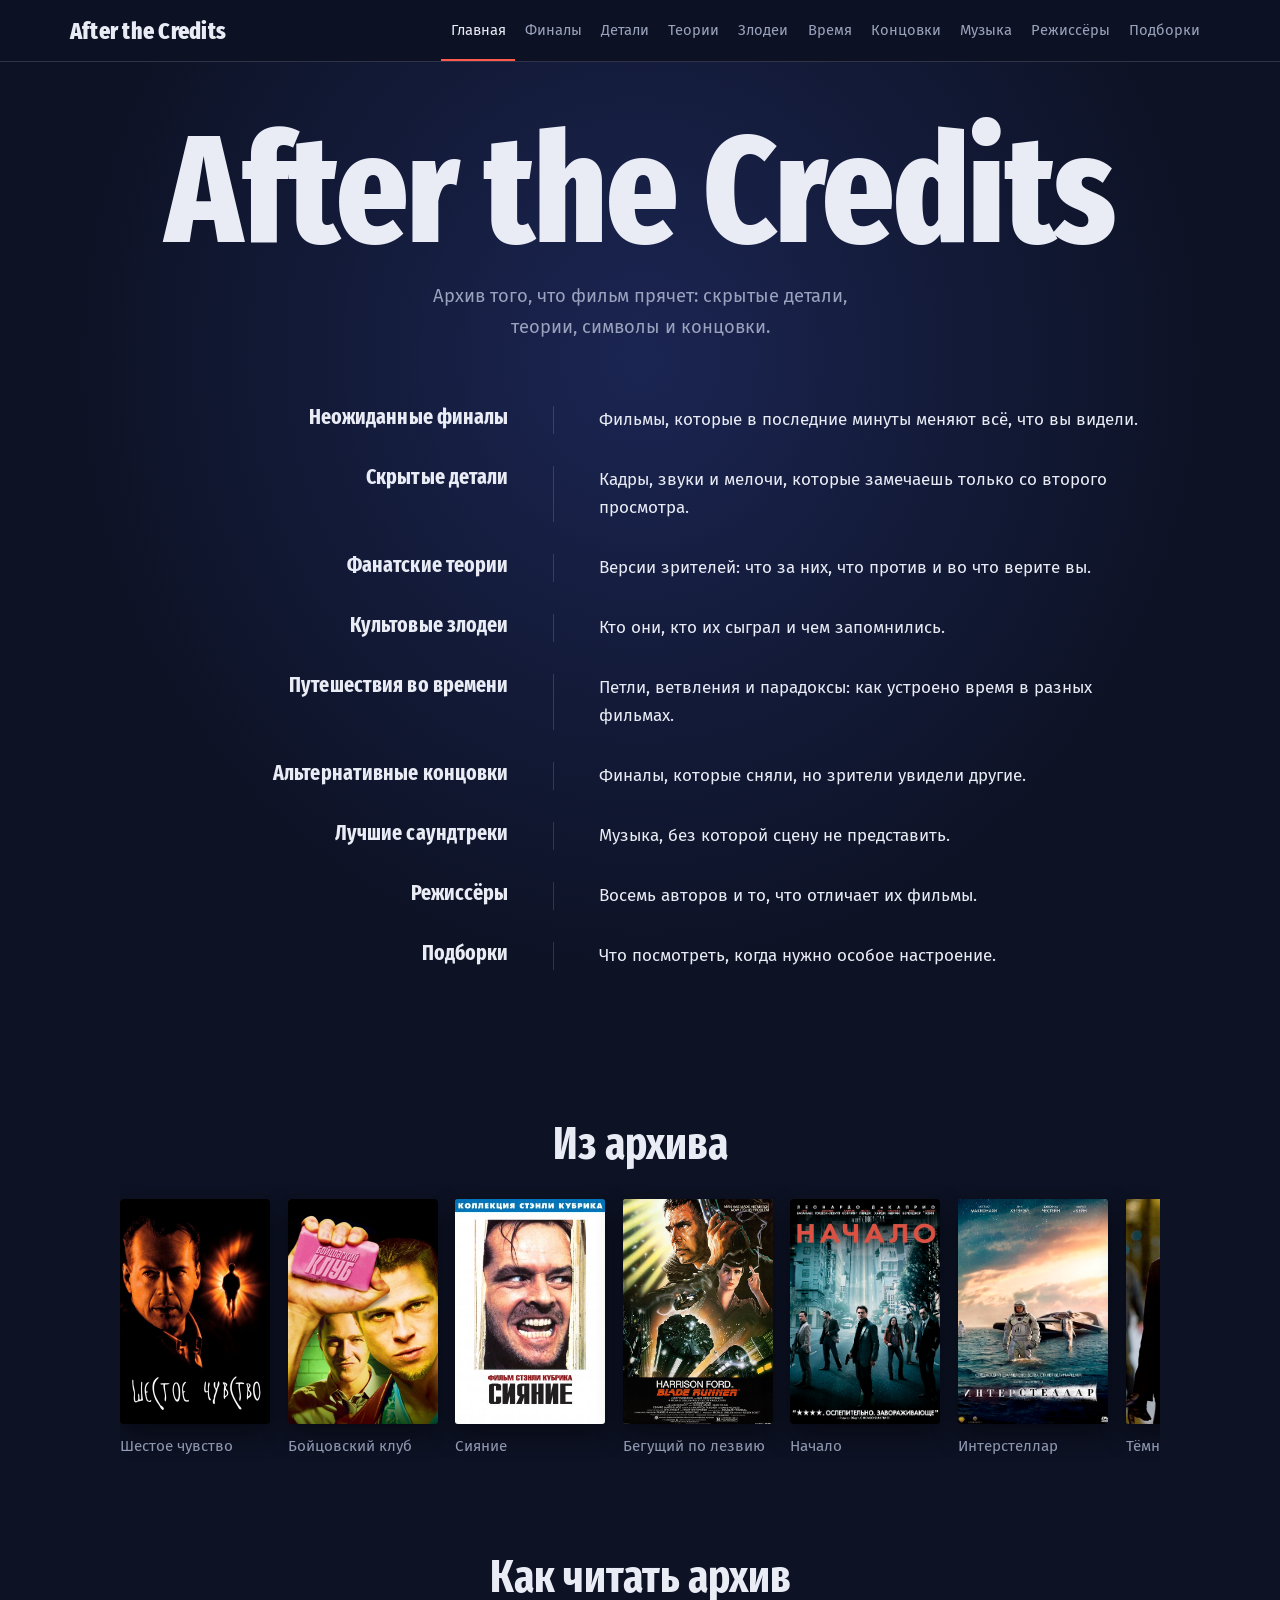
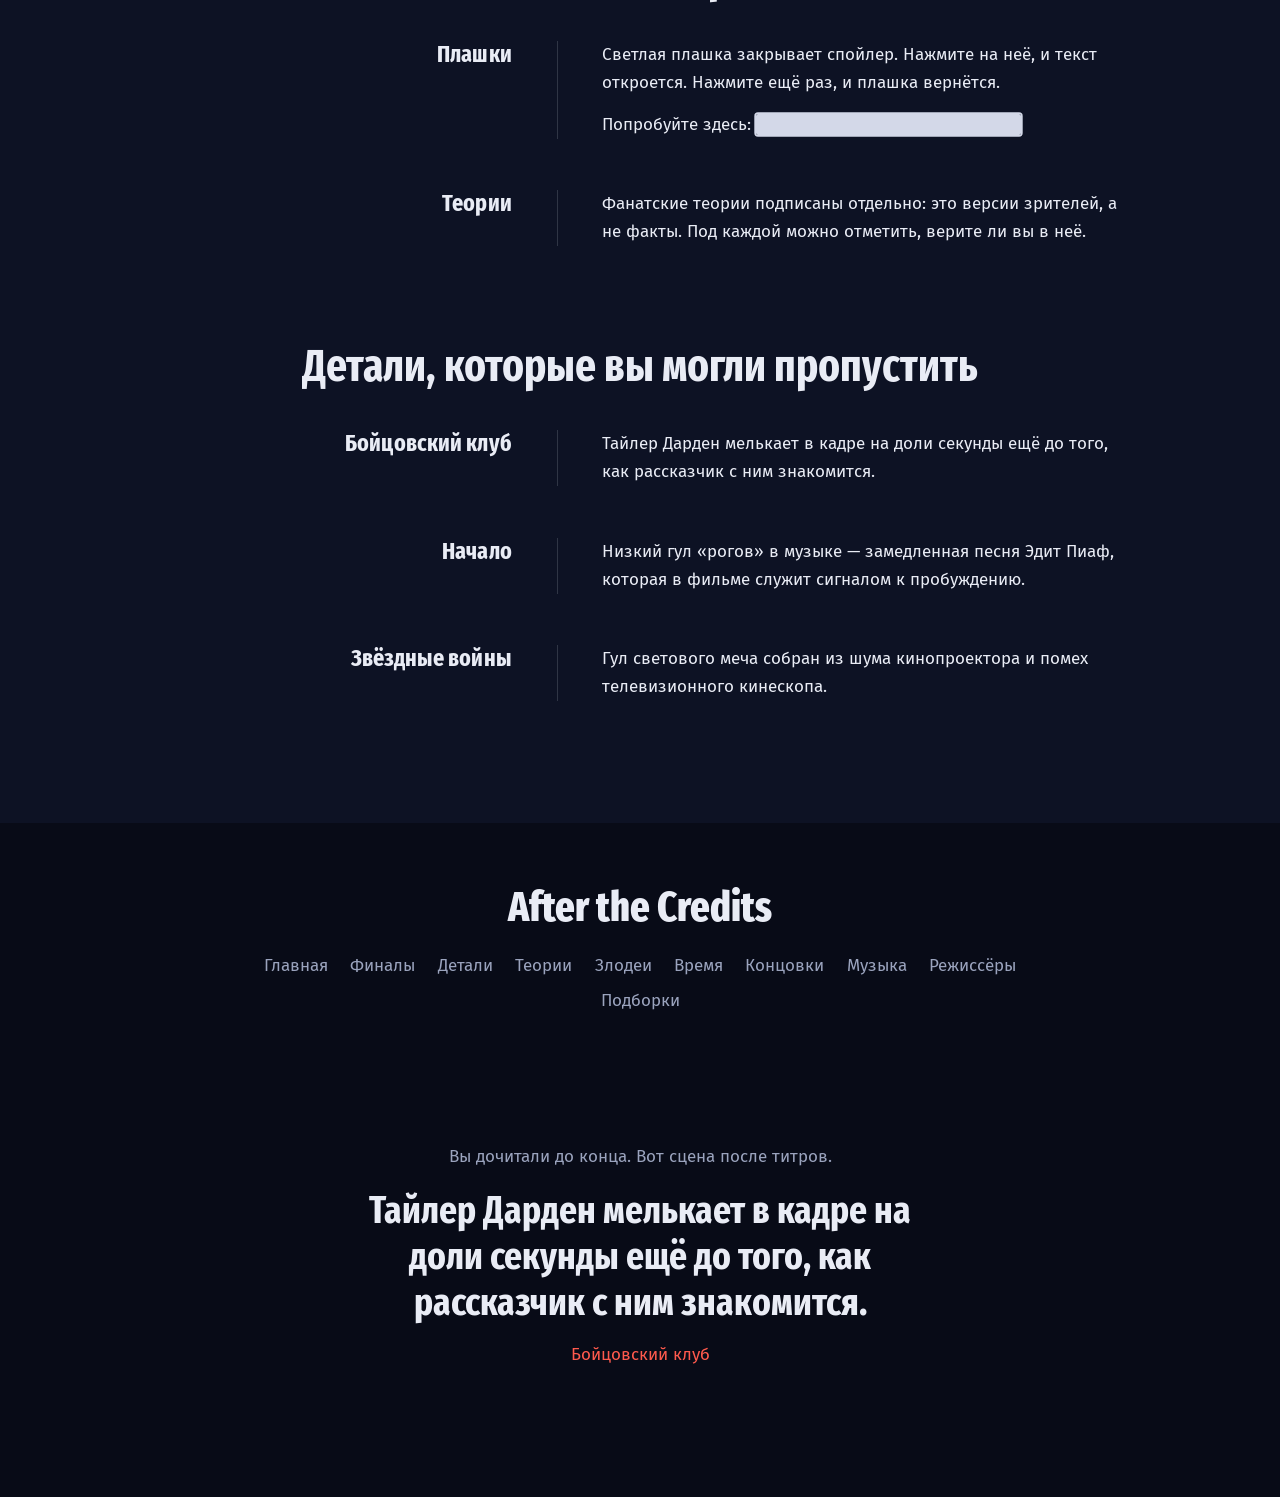
==== index.html @ 8aa7e372 "first commit" ====
<!DOCTYPE html>
<html lang="ru">
<head>
  <meta charset="UTF-8">
  <meta name="viewport" content="width=device-width, initial-scale=1.0">
  <title>After the Credits — архив скрытых деталей кино</title>
  <meta name="description" content="Скрытые детали, фанатские теории, символы и альтернативные концовки фильмов.">
  <link rel="preconnect" href="https://fonts.googleapis.com">
  <link rel="preconnect" href="https://fonts.gstatic.com" crossorigin>
  <link rel="stylesheet" href="https://fonts.googleapis.com/css2?family=Fira+Sans+Extra+Condensed:wght@600;700;800&family=Fira+Sans:wght@400;500;600&display=swap">
  <link rel="stylesheet" href="css/style.css">
</head>
<body>
<a class="skip-link" href="#main">К содержимому</a>

<header class="site-header">
  <div class="site-header__inner">
    <a class="site-logo" href="index.html">After the Credits</a>
    <input class="site-nav__check" type="checkbox" id="nav-toggle">
    <label class="site-nav__toggle" for="nav-toggle">Меню</label>
    <nav class="site-nav" aria-label="Разделы сайта">
      <ul class="site-nav__list">
        <li><a class="site-nav__link" href="index.html" aria-current="page">Главная</a></li>
        <li><a class="site-nav__link" href="twists.html">Финалы</a></li>
        <li><a class="site-nav__link" href="details.html">Детали</a></li>
        <li><a class="site-nav__link" href="theories.html">Теории</a></li>
        <li><a class="site-nav__link" href="villains.html">Злодеи</a></li>
        <li><a class="site-nav__link" href="time-travel.html">Время</a></li>
        <li><a class="site-nav__link" href="alt-endings.html">Концовки</a></li>
        <li><a class="site-nav__link" href="soundtracks.html">Музыка</a></li>
        <li><a class="site-nav__link" href="directors.html">Режиссёры</a></li>
        <li><a class="site-nav__link" href="lists.html">Подборки</a></li>
      </ul>
    </nav>
  </div>
</header>

<main id="main">

  <section class="hero" aria-labelledby="hero-title">
    <div class="hero__inner">
      <h1 class="hero__title" id="hero-title">After the Credits</h1>
      <p class="hero__lede">Архив того, что фильм прячет: скрытые детали, теории, символы и концовки.</p>
      <div class="hero__roll">
        <a class="credit credit--link" href="twists.html">
          <span class="credit__role">Неожиданные финалы</span>
          <span class="credit__body"><span>Фильмы, которые в последние минуты меняют всё, что вы видели.</span></span>
        </a>
        <a class="credit credit--link" href="details.html">
          <span class="credit__role">Скрытые детали</span>
          <span class="credit__body"><span>Кадры, звуки и мелочи, которые замечаешь только со второго просмотра.</span></span>
        </a>
        <a class="credit credit--link" href="theories.html">
          <span class="credit__role">Фанатские теории</span>
          <span class="credit__body"><span>Версии зрителей: что за них, что против и во что верите вы.</span></span>
        </a>
        <a class="credit credit--link" href="villains.html">
          <span class="credit__role">Культовые злодеи</span>
          <span class="credit__body"><span>Кто они, кто их сыграл и чем запомнились.</span></span>
        </a>
        <a class="credit credit--link" href="time-travel.html">
          <span class="credit__role">Путешествия во времени</span>
          <span class="credit__body"><span>Петли, ветвления и парадоксы: как устроено время в разных фильмах.</span></span>
        </a>
        <a class="credit credit--link" href="alt-endings.html">
          <span class="credit__role">Альтернативные концовки</span>
          <span class="credit__body"><span>Финалы, которые сняли, но зрители увидели другие.</span></span>
        </a>
        <a class="credit credit--link" href="soundtracks.html">
          <span class="credit__role">Лучшие саундтреки</span>
          <span class="credit__body"><span>Музыка, без которой сцену не представить.</span></span>
        </a>
        <a class="credit credit--link" href="directors.html">
          <span class="credit__role">Режиссёры</span>
          <span class="credit__body"><span>Восемь авторов и то, что отличает их фильмы.</span></span>
        </a>
        <a class="credit credit--link" href="lists.html">
          <span class="credit__role">Подборки</span>
          <span class="credit__body"><span>Что посмотреть, когда нужно особое настроение.</span></span>
        </a>
      </div>
    </div>
  </section>

  <h2 class="section-title">Из архива</h2>

  <div class="strip">
    <a class="strip__item" href="twists.html">
      <span class="cover" style="--hue:263"><span class="cover__label">Шестое чувство</span><span class="cover__img" style="background-image:url(img/posters/sixth-sense.jpg)"></span></span>
      <span class="strip__title">Шестое чувство</span>
    </a>
    <a class="strip__item" href="twists.html">
      <span class="cover" style="--hue:218"><span class="cover__label">Бойцовский клуб</span><span class="cover__img" style="background-image:url(img/posters/fight-club.jpg)"></span></span>
      <span class="strip__title">Бойцовский клуб</span>
    </a>
    <a class="strip__item" href="details.html">
      <span class="cover" style="--hue:341"><span class="cover__label">Сияние</span><span class="cover__img" style="background-image:url(img/posters/the-shining.jpg)"></span></span>
      <span class="strip__title">Сияние</span>
    </a>
    <a class="strip__item" href="alt-endings.html">
      <span class="cover" style="--hue:87"><span class="cover__label">Бегущий по лезвию</span><span class="cover__img" style="background-image:url(img/posters/blade-runner.jpg)"></span></span>
      <span class="strip__title">Бегущий по лезвию</span>
    </a>
    <a class="strip__item" href="theories.html">
      <span class="cover" style="--hue:253"><span class="cover__label">Начало</span><span class="cover__img" style="background-image:url(img/posters/inception.jpg)"></span></span>
      <span class="strip__title">Начало</span>
    </a>
    <a class="strip__item" href="time-travel.html">
      <span class="cover" style="--hue:249"><span class="cover__label">Интерстеллар</span><span class="cover__img" style="background-image:url(img/posters/interstellar.jpg)"></span></span>
      <span class="strip__title">Интерстеллар</span>
    </a>
    <a class="strip__item" href="villains.html">
      <span class="cover" style="--hue:65"><span class="cover__label">Тёмный рыцарь</span><span class="cover__img" style="background-image:url(img/posters/dark-knight.jpg)"></span></span>
      <span class="strip__title">Тёмный рыцарь</span>
    </a>
    <a class="strip__item" href="soundtracks.html">
      <span class="cover" style="--hue:43"><span class="cover__label">Челюсти</span><span class="cover__img" style="background-image:url(img/posters/jaws.jpg)"></span></span>
      <span class="strip__title">Челюсти</span>
    </a>
    <a class="strip__item" href="twists.html">
      <span class="cover" style="--hue:130"><span class="cover__label">Олдбой</span><span class="cover__img" style="background-image:url(img/posters/oldboy.jpg)"></span></span>
      <span class="strip__title">Олдбой</span>
    </a>
    <a class="strip__item" href="twists.html">
      <span class="cover" style="--hue:222"><span class="cover__label">Престиж</span><span class="cover__img" style="background-image:url(img/posters/the-prestige.jpg)"></span></span>
      <span class="strip__title">Престиж</span>
    </a>
  </div>

  <h2 class="section-title">Как читать архив</h2>

  <div class="credit-list">
    <div class="credit">
      <div class="credit__role">
        Плашки
      </div>
      <div class="credit__body">
        <p>Светлая плашка закрывает спойлер. Нажмите на неё, и текст откроется. Нажмите ещё раз, и плашка вернётся.</p>
        <p class="spoiler-demo">Попробуйте здесь: <input class="spoiler__check" type="checkbox" id="s1" aria-label="Спойлер: показать или скрыть"><label class="spoiler__text" for="s1">вы только что открыли спойлер.</label></p>
      </div>
    </div>
    <div class="credit">
      <div class="credit__role">
        Теории
      </div>
      <div class="credit__body">
        <p>Фанатские теории подписаны отдельно: это версии зрителей, а не факты. Под каждой можно отметить, верите ли вы в неё.</p>
      </div>
    </div>
  </div>

  <h2 class="section-title">Детали, которые вы могли пропустить</h2>

  <div class="credit-list">
    <div class="credit">
      <div class="credit__role">
        Бойцовский клуб
      </div>
      <div class="credit__body">
        <p>Тайлер Дарден мелькает в кадре на доли секунды ещё до того, как рассказчик с ним знакомится.</p>
      </div>
    </div>
    <div class="credit">
      <div class="credit__role">
        Начало
      </div>
      <div class="credit__body">
        <p>Низкий гул «рогов» в музыке — замедленная песня Эдит Пиаф, которая в фильме служит сигналом к пробуждению.</p>
      </div>
    </div>
    <div class="credit">
      <div class="credit__role">
        Звёздные войны
      </div>
      <div class="credit__body">
        <p>Гул светового меча собран из шума кинопроектора и помех телевизионного кинескопа.</p>
      </div>
    </div>
  </div>

</main>

<footer class="site-footer">
  <p class="site-footer__title">After the Credits</p>
  <nav class="site-footer__links" aria-label="Все страницы">
    <a href="index.html">Главная</a>
    <a href="twists.html">Финалы</a>
    <a href="details.html">Детали</a>
    <a href="theories.html">Теории</a>
    <a href="villains.html">Злодеи</a>
    <a href="time-travel.html">Время</a>
    <a href="alt-endings.html">Концовки</a>
    <a href="soundtracks.html">Музыка</a>
    <a href="directors.html">Режиссёры</a>
    <a href="lists.html">Подборки</a>
  </nav>
 
</footer>

<aside class="stinger">
  <p class="stinger__label">Вы дочитали до конца. Вот сцена после титров.</p>
  <p class="stinger__text">Тайлер Дарден мелькает в кадре на доли секунды ещё до того, как рассказчик с ним знакомится.</p>
  <p class="stinger__film">Бойцовский клуб</p>
</aside>

</body>
</html>
---- css/style.css ----
:root {
  --screen: #0d1224;       
  --deep: #080b17;         
  --raised: #151b36;       
  --paper: #e9ecf5;        
  --muted: #9aa3bd;        
  --amber: #ff5a4d;        
  --bar: #d3d8e8;          
  --line: rgba(233, 236, 245, .16);

  --font-display: "Fira Sans Extra Condensed", "Arial Narrow", "Roboto Condensed", "DejaVu Sans Condensed", sans-serif;
  --font-text: "Fira Sans", system-ui, -apple-system, "Segoe UI", Roboto, Arial, sans-serif;

  --gutter: clamp(1.25rem, 3.5vw, 3rem);   
  --page-width: 1040px;
}


*,
*::before,
*::after { box-sizing: border-box; }

html {
  -webkit-text-size-adjust: 100%;
  scroll-behavior: smooth;
}

body {
  margin: 0;
  background: var(--screen);
  color: var(--paper);
  font: 400 1.0625rem/1.65 var(--font-text);
}

h1, h2, h3, p, ul, dl, dd { margin: 0; }
ul { padding: 0; list-style: none; }
a { color: inherit; }

:focus-visible {
  outline: 2px solid var(--amber);
  outline-offset: 3px;
}

.skip-link {
  position: absolute;
  left: 1rem;
  top: -4rem;
  z-index: 50;
  padding: .6rem 1rem;
  background: var(--amber);
  color: #1a1200;
  text-decoration: none;
  transition: top .2s;
}
.skip-link:focus { top: 1rem; }


.site-header {
  position: sticky;
  top: 0;
  z-index: 20;
  background: rgba(13, 18, 36, .94);
  backdrop-filter: blur(8px);
  border-bottom: 1px solid var(--line);
}

.site-header__inner {
  display: flex;
  flex-wrap: wrap;
  align-items: center;
  justify-content: space-between;
  gap: 0 1.5rem;
  max-width: 1180px;
  margin: 0 auto;
  padding: 0 1.25rem;
}

.site-logo {
  padding: 1rem 0;
  font: 800 1.5rem/1 var(--font-display);
  letter-spacing: .01em;
  text-decoration: none;
}


.site-nav__check,
.site-nav__toggle { display: none; }

.site-nav__list {
  display: flex;
  flex-wrap: wrap;
}

.site-nav__link {
  display: block;
  padding: 1.1rem .6rem;
  border-bottom: 2px solid transparent;
  color: var(--muted);
  font-size: .92rem;
  text-decoration: none;
  transition: color .2s;
}

.site-nav__link:hover { color: var(--paper); }

.site-nav__link[aria-current="page"] {
  color: var(--paper);
  border-bottom-color: var(--amber);
}


.page-head {
  padding: clamp(3rem, 8vw, 6rem) 1.25rem clamp(2rem, 5vw, 3.5rem);
  text-align: center;
}

.page-title {
  font: 800 clamp(2.4rem, 10vw, 7.5rem)/.88 var(--font-display);
  letter-spacing: -.005em;
  overflow-wrap: anywhere;
  hyphens: auto;
}

.page-lede {
  max-width: 48ch;
  margin: 1.25rem auto 0;
  color: var(--muted);
  font-size: 1.15rem;
}

.page-tools {
  display: flex;
  flex-wrap: wrap;
  justify-content: center;
  gap: .75rem;
  margin-top: 1.75rem;
  padding: 0 1.25rem;
}

.section-title {
  margin: 4.5rem 0 1rem;
  padding: 0 1.25rem;
  text-align: center;
  font: 700 clamp(2rem, 5vw, 2.8rem)/1 var(--font-display);
}


.hero {
  position: relative;
  display: grid;
  place-items: center;
  min-height: calc(100vh - 58px);
  min-height: calc(100svh - 58px);
  padding: 4rem 1.25rem;
  overflow: hidden;
  background: radial-gradient(ellipse at 50% 30%, #1b2552 0%, var(--screen) 64%);
}

.hero__inner {
  width: 100%;
  max-width: var(--page-width);
}

.hero__title {
  text-align: center;
  font: 800 clamp(3.6rem, 13vw, 9.5rem)/.86 var(--font-display);
  letter-spacing: -.005em;
  overflow-wrap: anywhere;
  animation: fade-in 1.2s 3.6s both;
}

.hero__lede {
  max-width: 46ch;
  margin: 1.5rem auto 3rem;
  text-align: center;
  color: var(--muted);
  font-size: 1.15rem;
  animation: fade-in 1.2s 4s both;
}

.hero__roll { animation: roll-up 5s cubic-bezier(.16, .7, .2, 1) both; }

@keyframes roll-up {
  from { transform: translateY(80vh); }
  to   { transform: none; }
}

@keyframes fade-in {
  from { opacity: 0; }
  to   { opacity: 1; }
}


.strip {
  display: flex;
  gap: 1.1rem;
  max-width: var(--page-width);
  margin: 0 auto;
  padding: 1rem 1.25rem 1.5rem;
  overflow-x: auto;
  scroll-snap-type: x proximity;
}

.strip__item {
  flex: 0 0 auto;
  width: 150px;
  text-decoration: none;
  scroll-snap-align: start;
}

.strip__title {
  display: block;
  margin-top: .6rem;
  color: var(--muted);
  font-size: .95rem;
  transition: color .2s;
}

.strip__item:hover .strip__title { color: var(--paper); }
.strip .cover { --cover-w: 150px; margin: 0; }


.credit-list {
  max-width: var(--page-width);
  margin: 0 auto;
  padding: 0 1.25rem;
}

.credit {
  display: grid;
  grid-template-columns: minmax(0, 1fr) minmax(0, 1.4fr);
  padding: 1.6rem 0;
}

.credit__role {
  padding-right: var(--gutter);
  text-align: right;
  font: 700 1.5rem/1.1 var(--font-display);
  letter-spacing: .005em;
}

.credit__meta {
  display: block;
  margin-top: .4rem;
  color: var(--muted);
  font: 400 .92rem/1.4 var(--font-text);
}

.credit__body {
  padding-left: var(--gutter);
  border-left: 1px solid var(--line);
  transition: border-color .2s;
}

.credit__body > * { max-width: 60ch; }
.credit__body > * + * { margin-top: .85rem; }

.credit__kind {
  color: var(--amber);
  font-weight: 600;
}


.credit--link {
  padding: 1rem;
  margin: 0 -1rem;
  border-radius: 6px;
  text-decoration: none;
  transition: background-color .2s;
}

.credit--link .credit__role { font-size: 1.35rem; transition: color .2s; }
.credit--link:hover { background: var(--raised); }
.credit--link:hover .credit__role,
.credit--link:focus-visible .credit__role { color: var(--amber); }

/* Список «за / против» внутри теории */
.facts dt {
  margin-top: .9rem;
  color: var(--amber);
  font-weight: 600;
}
.facts dd { color: var(--paper); }


.cover {
  position: relative;
  display: block;
  width: var(--cover-w, 120px);
  aspect-ratio: 2 / 3;
  overflow: hidden;
  border-radius: 3px;
  background: linear-gradient(160deg, hsl(var(--hue) 45% 30%), hsl(calc(var(--hue) + 40) 55% 12%));
  box-shadow: 0 10px 26px rgba(0, 0, 0, .45);
}

.cover--portrait {
  --cover-w: 190px;
  aspect-ratio: 4 / 5;
}

.cover__label {
  position: absolute;
  inset: 0;
  display: grid;
  place-items: center;
  padding: .7rem;
  text-align: center;
  color: rgba(233, 236, 245, .88);
  font: 700 1.05rem/1.1 var(--font-display);
}

.cover__img {
  position: absolute;
  inset: 0;
  background: center / cover no-repeat;
}

.credit__role .cover { margin: 1rem 0 0 auto; }


.spoiler__check {
  position: absolute;
  width: 1px;
  height: 1px;
  opacity: 0;
}

.spoiler__text {
  border-radius: 2px;
  background: var(--bar);
  box-shadow: 0 0 0 .1em var(--bar);  
  color: transparent;
  cursor: pointer;
  user-select: none;
  -webkit-box-decoration-break: clone;
  box-decoration-break: clone;
  transition: color .35s, background-color .35s, box-shadow .35s;
}

.spoiler__text:hover {
  background: var(--amber);
  box-shadow: 0 0 0 .1em var(--amber);
}


.spoiler__check:checked + .spoiler__text,
.reveal-all:checked ~ main .spoiler__text {
  background: transparent;
  box-shadow: none;
  color: var(--paper);
  user-select: text;
}

.spoiler__check:focus-visible + .spoiler__text {
  outline: 2px solid var(--amber);
  outline-offset: 3px;
}


.reveal-all {
  position: absolute;
  width: 1px;
  height: 1px;
  opacity: 0;
}

.reveal-btn__on { display: none; }
.reveal-all:checked ~ main .reveal-btn__on { display: inline; }
.reveal-all:checked ~ main .reveal-btn__off { display: none; }

.reveal-all:checked ~ main .reveal-btn {
  border-color: var(--amber);
  background: var(--amber);
  color: #1a1200;
}

.reveal-all:focus-visible ~ main .reveal-btn {
  outline: 2px solid var(--amber);
  outline-offset: 3px;
}

.spoiler-demo { margin-top: .85rem; }


.chip {
  position: relative;
  display: inline-block;
  padding: .5rem .95rem;
  border: 1px solid var(--line);
  border-radius: 6px;
  color: var(--paper);
  font: 500 .95rem var(--font-text);
  cursor: pointer;
  transition: border-color .2s, background-color .2s, color .2s;
}

.chip:hover { border-color: var(--muted); }

.chip input {
  position: absolute;
  inset: 0;
  margin: 0;
  opacity: 0;
  cursor: pointer;
}

.chip:has(input:checked) {
  border-color: var(--amber);
  background: var(--amber);
  color: #1a1200;
}

.chip:has(input:focus-visible) {
  outline: 2px solid var(--amber);
  outline-offset: 3px;
}


.filter:has(input[value="frame"]:checked)      .credit:not([data-tags~="frame"]),
.filter:has(input[value="sound"]:checked)      .credit:not([data-tags~="sound"]),
.filter:has(input[value="prop"]:checked)       .credit:not([data-tags~="prop"]),
.filter:has(input[value="signature"]:checked)  .credit:not([data-tags~="signature"]),
.filter:has(input[value="loop"]:checked)       .credit:not([data-tags~="loop"]),
.filter:has(input[value="branch"]:checked)     .credit:not([data-tags~="branch"]),
.filter:has(input[value="relativity"]:checked) .credit:not([data-tags~="relativity"]),
.filter:has(input[value="inversion"]:checked)  .credit:not([data-tags~="inversion"]),
.filter:has(input[value="mind"]:checked)       .credit:not([data-tags~="mind"]),
.filter:has(input[value="scary"]:checked)      .credit:not([data-tags~="scary"]),
.filter:has(input[value="sad"]:checked)        .credit:not([data-tags~="sad"]),
.filter:has(input[value="time"]:checked)       .credit:not([data-tags~="time"]) {
  display: none;
}


.vote {
  display: flex;
  flex-wrap: wrap;
  gap: .6rem;
  margin-top: 1.2rem;
}

.credit:has(input[value="yes"]:checked) .credit__body { border-left-color: var(--amber); }


.site-footer {
  margin-top: 6rem;
  padding: 4rem 1.25rem 3rem;
  background: var(--deep);
  text-align: center;
}

.site-footer__title { font: 800 2.6rem/1 var(--font-display); }

.site-footer__links {
  display: flex;
  flex-wrap: wrap;
  justify-content: center;
  gap: .4rem 1.4rem;
  max-width: 760px;
  margin: 1.5rem auto 0;
}

.site-footer__links a { color: var(--muted); text-decoration: none; }
.site-footer__links a:hover { color: var(--paper); text-decoration: underline; }

.site-footer__note {
  max-width: 56ch;
  margin: 1.5rem auto 0;
  color: var(--muted);
  font-size: .9rem;
}

.stinger {
  padding: 5rem 1.25rem 8rem;
  background: var(--deep);
  text-align: center;
}

.stinger__label { margin-bottom: 1rem; color: var(--muted); }

.stinger__text {
  max-width: 28ch;
  margin: 0 auto;
  font: 700 clamp(1.6rem, 4vw, 2.4rem)/1.2 var(--font-display);
}

.stinger__film { margin-top: 1rem; color: var(--amber); }


@media (max-width: 1100px) {
  
  .site-nav__check {
    display: block;
    position: absolute;
    width: 1px;
    height: 1px;
    opacity: 0;
  }

  .site-nav__toggle {
    display: block;
    padding: .6rem 0;
    color: var(--paper);
    font: 500 1rem var(--font-text);
    cursor: pointer;
  }

  .site-nav__check:focus-visible + .site-nav__toggle {
    outline: 2px solid var(--amber);
    outline-offset: 3px;
  }

  .site-nav { display: none; width: 100%; }
  .site-nav__check:checked ~ .site-nav { display: block; }
  .site-nav__list { flex-direction: column; padding-bottom: .75rem; }
  .site-nav__link { padding: .7rem 0; border-bottom: 0; font-size: 1rem; }
  .site-nav__link[aria-current="page"] { color: var(--amber); }
}

@media (max-width: 720px) {
  .credit { grid-template-columns: 1fr; padding: 1.3rem 0; }
  .credit__role { padding: 0 0 .6rem; text-align: left; }
  .credit__role .cover { margin: .9rem 0 0; }
  .credit__body { padding-left: 0; border-left: 0; }
  .credit--link { margin: 0 -.5rem; padding: .9rem .5rem; }
}

@media (prefers-reduced-motion: reduce) {
  html { scroll-behavior: auto; }
  .hero__roll,
  .hero__title,
  .hero__lede { animation: none; }
  .spoiler__text { transition: none; }
}
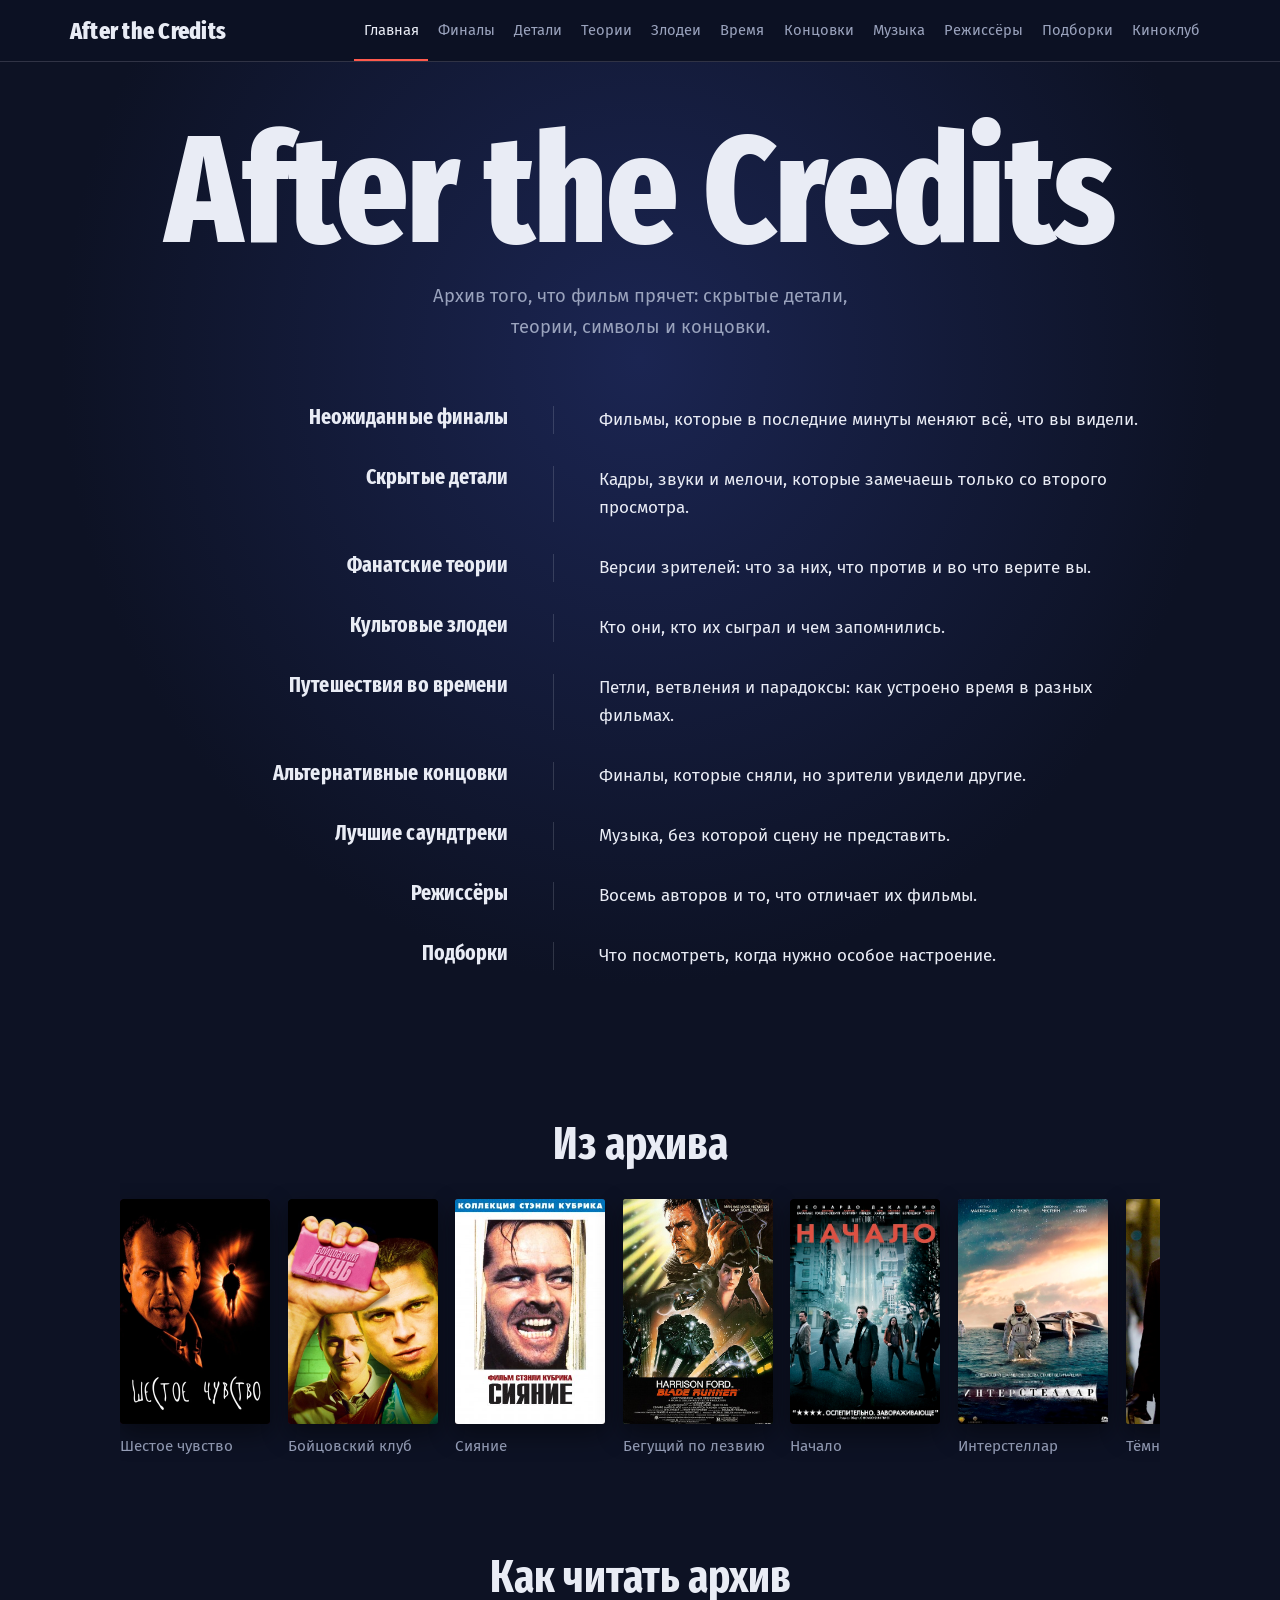
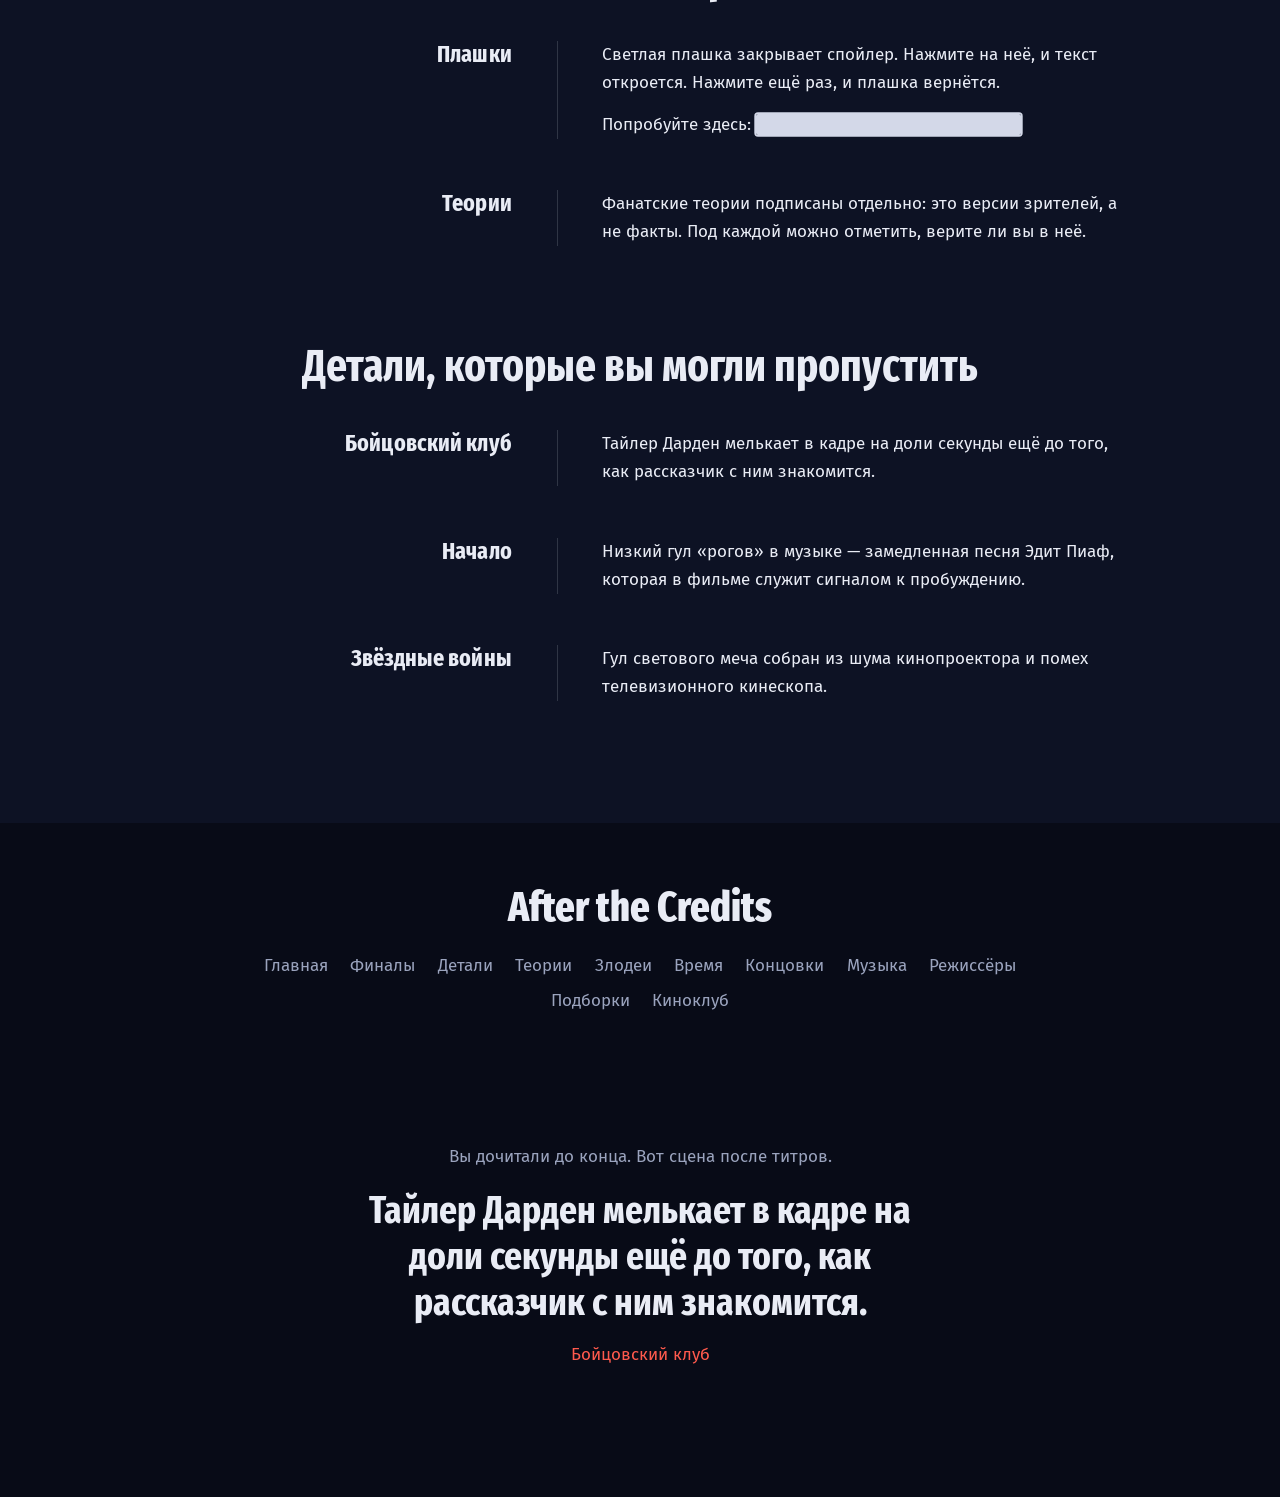
==== commit 38febc3d: "valid" ====
--- a/index.html
+++ b/index.html
@@ -30,6 +30,7 @@
         <li><a class="site-nav__link" href="soundtracks.html">Музыка</a></li>
         <li><a class="site-nav__link" href="directors.html">Режиссёры</a></li>
         <li><a class="site-nav__link" href="lists.html">Подборки</a></li>
+        <li><a class="site-nav__link" href="club.html">Киноклуб</a></li>
       </ul>
     </nav>
   </div>
@@ -193,6 +194,7 @@
     <a href="soundtracks.html">Музыка</a>
     <a href="directors.html">Режиссёры</a>
     <a href="lists.html">Подборки</a>
+    <a href="club.html">Киноклуб</a>
   </nav>
  
 </footer>
--- a/css/style.css
+++ b/css/style.css
@@ -518,6 +518,18 @@
   .site-nav__link[aria-current="page"] { color: var(--amber); }
 }
 
+.form {
+  max-width: 34rem;
+  margin: 0 auto;
+  padding: 0 var(--gutter) 2rem;
+}
+.form__field { margin-bottom: 1.5rem; }
+.form__label {
+  display: block;
+  margin-bottom: .4rem;
+  font-weight: 600;
+}
+
 @media (max-width: 720px) {
   .credit { grid-template-columns: 1fr; padding: 1.3rem 0; }
   .credit__role { padding: 0 0 .6rem; text-align: left; }
@@ -533,3 +545,53 @@
   .hero__lede { animation: none; }
   .spoiler__text { transition: none; }
 }
+
+
+.form {
+  max-width: 34rem;
+  margin: 0 auto;
+  padding: 0 var(--gutter) 2rem;
+}
+.form__field { margin-bottom: 1.5rem; }
+.form__label {
+  display: block;
+  margin-bottom: .4rem;
+  font-weight: 600;
+}
+.form__input {
+  width: 100%;
+  padding: .75rem .9rem;
+  border: 1px solid var(--line);
+  border-radius: 6px;
+  background: var(--raised);
+  color: var(--paper);
+  font: inherit;
+}
+.form__input::placeholder { color: var(--muted); opacity: .7; }
+.form__input:focus-visible { outline: 2px solid var(--amber); outline-offset: 2px; }
+.form__input[aria-invalid="true"] { border-color: #ff6b6b; }
+.form__input[aria-invalid="false"] { border-color: #5fd38d; }
+.form__hint {
+  margin-top: .35rem;
+  color: var(--muted);
+  font-size: .9rem;
+}
+.form__error {
+  margin-top: .35rem;
+  color: #ff8b8b;
+  font-size: .95rem;
+}
+.form__error:empty { display: none; }
+.form__submit {
+  padding: .8rem 1.8rem;
+  border: 0;
+  border-radius: 6px;
+  background: var(--amber);
+  color: var(--deep);
+  font: 700 1rem var(--font-text);
+  cursor: pointer;
+}
+.form__submit:hover { filter: brightness(1.1); }
+.form__submit:focus-visible { outline: 2px solid var(--paper); outline-offset: 3px; }
+.form__result { margin-top: 1.25rem; }
+.form__result--ok { color: #5fd38d; font-weight: 600; }
